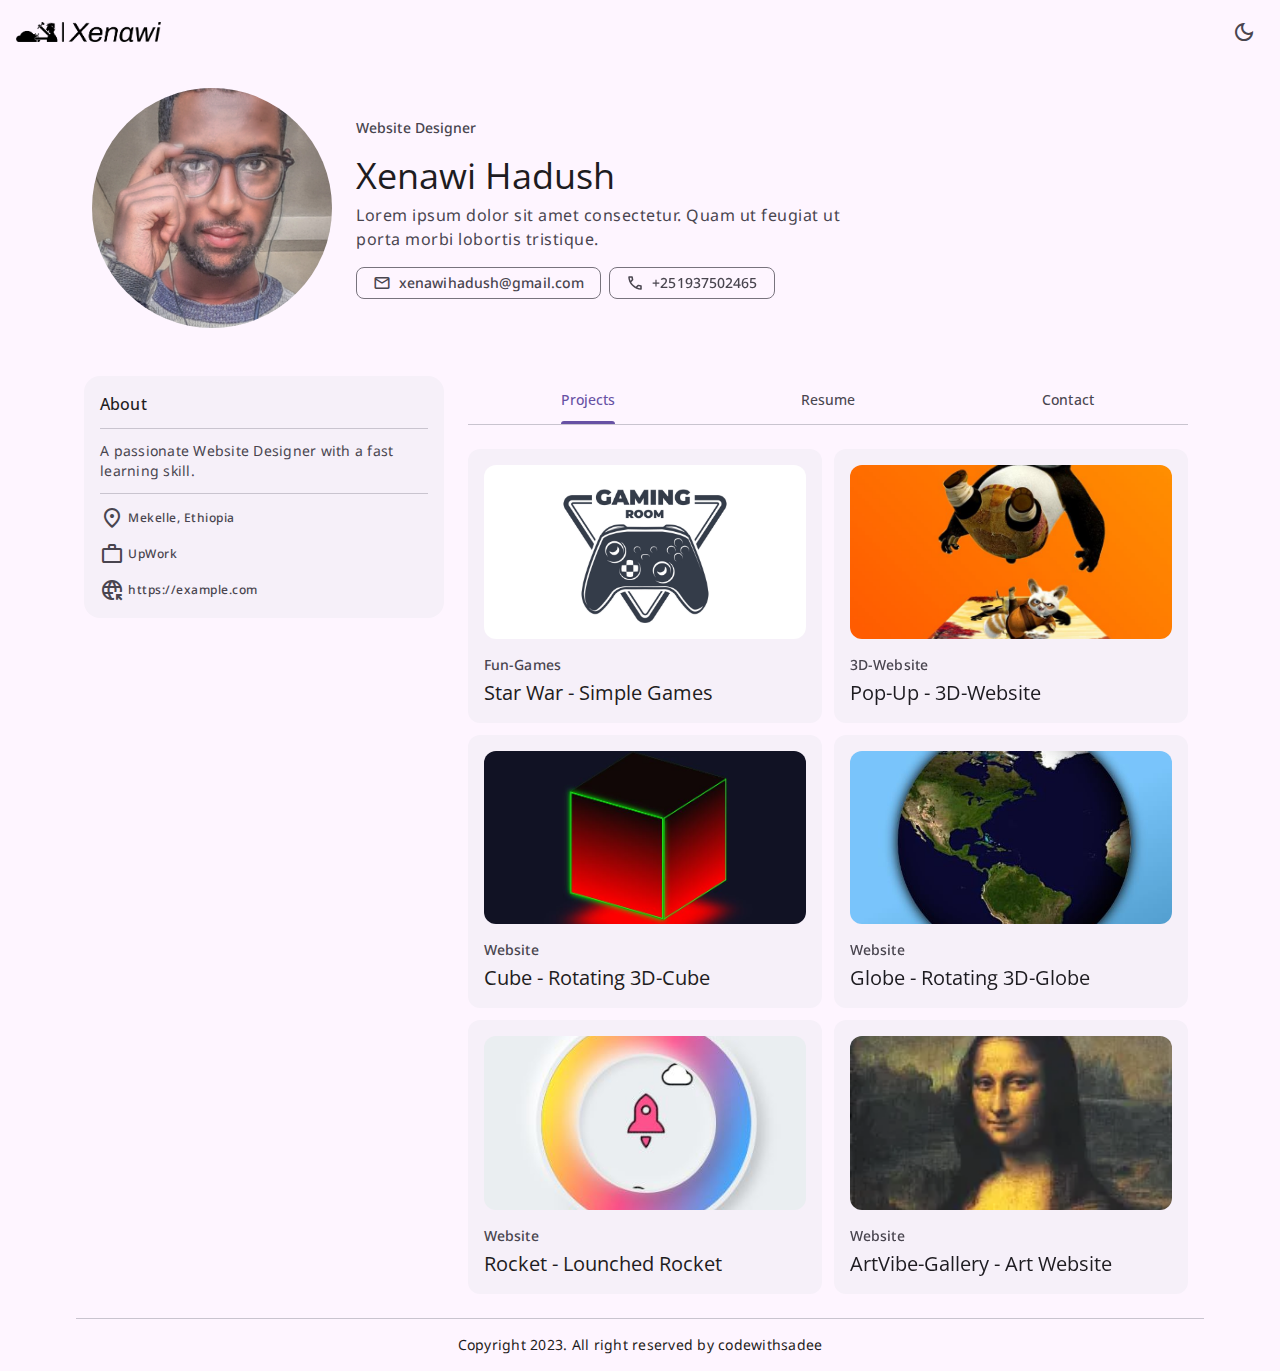
==== index.html @ 680232a2 "Update index.html" ====
<!DOCTYPE html>
<html lang="en" data-theme="dark">
<head>
    <meta charset="UTF-8">
    <meta name="viewport" content="width=device-width, initial-scale=1.0">

    <!-- Meta tags -->

    <title>Portfolio - A Web-Designer & Python-Programmer portfolio</title>
    <meta name="Devfolio - A software engineer portfolio">
    <meta name="description" content="This is a personal portfolio made by Xenawi Hadush">

    <!-- favicon -->

    <link rel="shortcut icon" href="./favicon.svg" type="image/svg+xml">

    <!-- google font link -->

    <link rel="preconnect" href="https://fonts.googleapis.com">
    <link rel="preconnect" href="https://fonts.gstatic.com" crossorigin>
    <link
    href="https://fonts.googleapis.com/css2?family=Noto+Sans:wght@400;500&family=Open+Sans:wght@400;500&display=swap"
    rel="stylesheet">

    <!-- material icon links -->

    <link rel="stylesheet"
    href="https://fonts.googleapis.com/css2?family=Material+Symbols+Outlined:opsz,wght,FILL,GRAD@24,400,0,0" />

    <!-- custom css link -->

    <link rel="stylesheet" href="./css/style.css">

</head>
<body>
    <!-- 
        - #Top Bar
     -->

    <header class="topbar">
        <a href="#" class="logo">
            <img src="assets1/images/Logo_dark1.png" alt="Devfolio" width="145" height="32" class="dark">
            <img src="assets1/images/Logo_light1.png" alt="Devfolio" width="145" height="32" class="light">
        </a>

        <button class="icon-btn theme-btn" data-theme-btn>
            <span class="material-symbols-outlined dark" aria-hidden="true"> dark_mode </span>
            <span class="material-symbols-outlined light" aria-hidden="true"> light_mode </span>
            <div class="state-layer"></div>
        </button>
    </header>

    <main>
        <article>
            <!-- 
                HERO
             -->

            <section class="section hero">
                <div class="container">
                    <figure class="hero-banner img-holder" style="--width: 240; --height: 240;">
                        <img src="./assets1/images/profile.jpg" alt="profile" width="240" height="240" class="img-cover">
                    </figure>

                    <div class="hero-content">
                        <span class="label-large section-subtitle">Website Designer</span>

                        <h1 class="display-small">Xenawi Hadush</h1>

                        <p class="body-large section-text">
                            Lorem ipsum dolor sit amet consectetur. Quam ut feugiat ut porta morbi lobortis tristique.
                        </p>

                        <div class="btn-wrapper">
                            <a href="mailto:xenawihadush@gmail.com" class="chip">
                                <span class="material-symbols-outlined" aria-hidden="true"> mail </span>

                                <span class="label-large">xenawihadush@gmail.com</span>
                                <div class="state-layer"></div>
                            </a>

                            <a href="tel:+251937502465" class="chip">
                                <span class="material-symbols-outlined" aria-hidden="true"> call </span>

                                <span class="label-large">+251937502465</span>
                                <div class="state-layer"></div>
                            </a>
                        </div>

                    </div>

                </div>
            </section>

            <!-- 
                #- MAIN Content
             -->

            <div class="article">

                <div class="about-card">

                    <h2 class="card-title title-medium">About</h2>

                    <p class="body-medium card-text">
                        A passionate Website Designer with a fast learning skill.
                    </p>

                    <ul class="about-list">
                        <li class="list-item">
                            <span class="material-symbols-outlined" aria-hidden="true"> location_on </span>

                            <span class="label-medium">Mekelle, Ethiopia</span>
                        </li>

                        <li class="list-item">
                            <span class="material-symbols-outlined" aria-hidden="true"> work </span>

                            <span class="label-medium">UpWork</span>
                        </li>

                        <li class="list-item">
                            <span class="material-symbols-outlined" aria-hidden="true"> captive_portal </span>

                            <a href="https://example.com" class="label-medium">https://example.com</a>
                        
                        </li>

                    </ul>

                </div>

                <div>

                    <!-- 
                        #Primary tabs
                     -->

                    <div class="primary-tabs">

                        <button class="tab-btn active" data-tab-btn="project">
                            <span class="tab-text title-small">Projects</span>
                            <div class="state-layer"></div>
                        </button>

                        <button class="tab-btn" data-tab-btn="resume">
                            <span class="tab-text title-small">Resume</span>
                            <div class="state-layer"></div>
                        </button>

                        <button class="tab-btn" data-tab-btn="contact">
                            <span class="tab-text title-small">Contact</span>
                            <div class="state-layer"></div>
                        </button>

                    </div>


                    <!-- 
                        Project
                    -->

                    <section class="section tab-content active" data-tab-content="project">

                        <div class="container">

                            <div class="project-list">
                                <div class="card">
                                    <figure class="card-banner img-holder" style="--width:334; --height:180;">
                                        <img src="./assets1/games.jpg" alt="Star War - Simple Games" width="334" height="180" class="img-cover">
                                    </figure>

                                    <div class="card-content">

                                        <span class="label-large card-subtitle">Fun-Games</span>
                                        <h3 class="title-large card-title">Star War - Simple Games</h3>

                                        
                                    </div>
                                    
                                    <a href="#" class="state-layer"></a>

                                    
                                </div>

                                <div class="card">
                                    <figure class="card-banner img-holder" style="--width:334; --height:180;">
                                        <img src="./assets1/assets/3dcss/panda.JPG" alt="Pop-Up - 3D-Website" width="334" height="180" class="img-cover">
                                    </figure>

                                    <div class="card-content">

                                        <span class="label-large card-subtitle">3D-Website</span>
                                        
                                        <h3 class="title-large card-title">Pop-Up - 3D-Website</h3>
                                        
                                    </div>
                                    
                                    <a href="assets1/assets/3dcss/panda3d/index.html" class="state-layer"></a>


                                </div>

                                <div class="card">
                                    <figure class="card-banner img-holder" style="--width:334; --height:180;">
                                        <img src="./assets1/assets/3dcss/cube.JPG" alt="Cube - Rotating 3D-Cube" width="334" height="180" class="img-cover">
                                    </figure>

                                    <div class="card-content">

                                        <span class="label-large card-subtitle">Website</span>
                                        
                                        <h3 class="title-large card-title">Cube - Rotating 3D-Cube</h3>
                                        
                                    </div>
                                    
                                    <a href="assets1/assets/3dcss/rotating cube/cube.html" class="state-layer"></a>


                                </div>

                                <div class="card">
                                    <figure class="card-banner img-holder" style="--width:334; --height:180;">
                                        <img src="./assets1/assets/3dcss/globe.JPG" alt="Globe - Rotating 3D-Globe" width="334" height="180" class="img-cover">
                                    </figure>

                                    <div class="card-content">

                                        <span class="label-large card-subtitle">Website</span>
                                        
                                        <h3 class="title-large card-title">Globe - Rotating 3D-Globe</h3>
                                        
                                    </div>
                                    
                                    <a href="./assets1/assets/3dcss/rotating/index.html" class="state-layer"></a>


                                </div>

                                <div class="card">
                                    <figure class="card-banner img-holder" style="--width:334; --height:180;">
                                        <img src="./assets1/assets/animated/rocet.JPG" alt="Rocket - Lounched Rocket" width="334" height="180" class="img-cover">
                                    </figure>

                                    <div class="card-content">

                                        <span class="label-large card-subtitle">Website</span>
                                        
                                        <h3 class="title-large card-title">Rocket - Lounched Rocket</h3>
                                        
                                    </div>
                                    
                                    <a href="assets1/assets/animated/New folder/index.html" class="state-layer"></a>


                                </div>

                                <div class="card">
                                    <figure class="card-banner img-holder" style="--width:334; --height:180;">
                                        <img src="./assets1/assets/art-gallery/artvibe.webp" alt="ArtVibe-Gallery - Art Website" width="334" height="180" class="img-cover">
                                    </figure>

                                    <div class="card-content">

                                        <span class="label-large card-subtitle">Website</span>
                                        
                                        <h3 class="title-large card-title">ArtVibe-Gallery - Art Website</h3>
                                        
                                    </div>
                                    
                                    <a href="./assets1/assets/art-gallery/index.html" class="state-layer"></a>


                                </div>


                            </div>

                        </div>

                    </section>

                    <!-- 
                        -Resume
                     -->

                    <section class="section tab-content resume-tab" data-tab-content="resume">

                        <div class="container">

                            <h2 class="section-title title-small">Experience</h2>

                            <ul class="list">

                                <li class="resume-item">
                                    <div class="resume-card">

                                        <p class="body-large">Website-Designer, Python-Progammer</p>

                                        <span class="label-medium card-subtitle">2021 - Present</span>

                                        <span class="body-medium card-text">Led the development of a customer management system, resulting in improved efficiency and streamlined processes.</span>

                                    </div>
                                </li>

                            </ul>

                            <h2 class="section-title title-small">Education</h2>

                            <ul class="list">

                                <li class="resume-item">
                                    <div class="resume-card">

                                        <p class="body-large">
                                            Certification in Web Design and Python-programming (Original Certification)
                                        </p>

                                        <span class="label-medium card-subtitle">2019 - 2020</span>

                                    </div>


                                </li>

                            </ul>

                            <h2 class="section-title title-small">Skills and Technologies</h2>

                            <ul class="resume-button-list">

                                <li class="resume-button-item">
                                    <img src="./assets1/images/html5.svg" width="28" height="28" loading="lazy" alt="HTML5" class="icon">
                                    
                                    <span class="label-medium">HTML5</span>
                                </li>

                                <li class="resume-button-item">
                                    <img src="./assets1/images/css3.svg" width="28" height="28" loading="lazy" alt="CSS3" class="icon">
                                    
                                    <span class="label-medium">CSS3</span>
                                </li>
                                
                                <li class="resume-button-item">
                                    <img src="./assets1/images/javascript.svg" width="28" height="28" loading="lazy" alt="JavaScript" class="icon">
                                    
                                    <span class="label-medium">JavaScript</span>
                                </li>

                                <li class="resume-button-item">
                                    <img src="./assets1/images/Python1.svg" width="28" height="28" loading="lazy" alt="React.js" class="icon">
                                    
                                    <span class="label-medium">Python</span>
                                </li>
                                
                                <li class="resume-button-item">
                                    <img src="./assets1/images/sketching.png" width="28" height="28" loading="lazy" alt="Node.js" class="icon">
                                    
                                    <span class="label-medium">Sketching</span>
                                </li>
                                
                                <li class="resume-button-item">
                                    <img src="./assets1/images/github.svg" width="28" height="28" loading="lazy" alt="GitHub" class="icon">
                                    
                                    <span class="label-medium">GitHub</span>
                                </li>
                                
                                <li class="resume-button-item">
                                    <img src="./assets1/images/VS_code.svg" width="28" height="28" loading="lazy" alt="VS Code" class="icon">
                                    
                                    <span class="label-medium">VS Code</span>
                                </li>
                            </ul>


                        </div>

                    </section>



                    <!-- 
                        #Contact
                     -->

                    <section class="section tab-content contact-tab" data-tab-content="contact">
                        <div class="container">

                            <div class="contact-info">

                                <h4 class="section-title title-small">Contact Info</h4>

                                <ul class="contact-info-list">

                                    <li class="contact-info-items">

                                        <div class="icon-box">
                                            <span class="material-symbols-outlined" aria-hidden="true"> mail </span>
                                        </div>
                                        
                                        <div class="info-content">
                                            <p class="label-small info-title">Mail Me</p>

                                            <a href="mailto:xenawihadush@gmail.com" class="label-small info-text">xenawihadush@gmail.com</a>
                                            
                                            <a href="mailto:xenawixh@gmail.com" class="label-small info-text">xenawixh@gmail.com</a>
                                        </div>

                                    </li>
                                    
                                    <li class="contact-info-items">

                                        <div class="icon-box">
                                            <span class="material-symbols-outlined" aria-hidden="true"> call </span>
                                        </div>
                                        
                                        <div class="info-content">
                                            <p class="label-small info-title">Contact Us</p>

                                            <a href="tel:+251937502465" class="label-small info-text">+251937502465</a>
                                            
                                            <a href="tel:+251937502465" class="label-small info-text">+251937502465</a>
                                        </div>

                                    </li>
                                    
                                    <li class="contact-info-items">

                                        <div class="icon-box">
                                            <span class="material-symbols-outlined" aria-hidden="true"> location_on </span>
                                        </div>
                                        
                                        <div class="info-content">
                                            <p class="label-small info-title">Address</p>

                                            <a href="#" class="label-small info-text">Mekelle, Tigray, Ethiopia</a>
                                            
                                        </div>

                                    </li>

                                </ul>

                                <h4 class="title-small">Social Info</h4>

                                <div class="social-list">

                                    <a href="https://www.tweeter.com" class="social-items">
                                        <svg width="24" height="24" viewBox="0 0 24 24" fill="none" xmlns="http://www.w3.org/2000/svg">
                                            <path d="M0.473114 19.5949C2.71038 21.0092 5.30432 21.7567 7.95111 21.7499C11.8611 21.7499 15.4441 20.2479 18.0411 17.5209C20.5261 14.9109 21.8931 11.4039 21.8251 7.84489C22.7671 7.03889 23.8751 5.49989 23.8751 3.99989C23.8752 3.86772 23.8403 3.73787 23.7741 3.6235C23.7078 3.50914 23.6125 3.41431 23.4978 3.34864C23.3831 3.28296 23.253 3.24876 23.1209 3.24951C22.9887 3.25026 22.8591 3.28592 22.7451 3.35289C21.8601 3.87289 21.0531 4.00889 20.2231 3.77589C18.5281 2.12389 16.0051 1.77589 13.8791 2.92189C12.0211 3.92189 10.9881 5.75189 11.0811 7.75189C7.93042 7.36754 5.04621 5.79215 3.02011 3.34889C2.94318 3.2558 2.8449 3.18267 2.73363 3.13571C2.62237 3.08875 2.50141 3.06936 2.38104 3.07917C2.26067 3.08899 2.14445 3.12773 2.04226 3.1921C1.94008 3.25647 1.85495 3.34456 1.79411 3.44889C0.820114 5.11689 0.830114 7.04989 1.67711 8.61089C1.49365 8.6414 1.32712 8.73647 1.20757 8.87894C1.08802 9.02141 1.02331 9.20191 1.02511 9.38789C1.02767 10.147 1.19358 10.8967 1.51159 11.5861C1.8296 12.2754 2.29225 12.8882 2.86811 13.3829C2.7659 13.481 2.69361 13.6061 2.65963 13.7436C2.62564 13.8811 2.63136 14.0255 2.67611 14.1599C2.92094 14.8903 3.31964 15.5596 3.84529 16.1227C4.37094 16.6857 5.0113 17.1295 5.72311 17.4239C4.24373 18.1297 2.59555 18.4049 0.967114 18.2179C0.183114 18.1119 -0.203886 19.1659 0.473114 19.5949ZM8.15611 17.6809C8.71711 17.2499 8.41912 16.3519 7.71511 16.3369C7.11476 16.3242 6.5254 16.1734 5.99268 15.8963C5.45995 15.6192 4.99818 15.2232 4.64311 14.7389C4.989 14.7179 5.33198 14.663 5.66711 14.5749C6.42811 14.3689 6.39211 13.2709 5.61911 13.1159C4.94279 12.9805 4.31525 12.6659 3.80211 12.205C3.28896 11.7441 2.90906 11.1539 2.70211 10.4959C3.07911 10.5889 3.46311 10.6409 3.84611 10.6479C4.60511 10.6519 4.89211 9.67889 4.27311 9.27189C2.87811 8.35289 2.28311 6.72989 2.67711 5.20389C5.13146 7.68603 8.42756 9.15727 11.9141 9.32689C12.0298 9.33266 12.1453 9.3115 12.2515 9.26508C12.3577 9.21866 12.4516 9.14824 12.5259 9.05937C12.6003 8.97049 12.653 8.86558 12.6799 8.75288C12.7068 8.64018 12.7072 8.52277 12.6811 8.40989C12.2061 6.35089 13.3561 4.90789 14.5911 4.24289C15.8131 3.58289 17.7751 3.37689 19.2791 4.95489C19.7261 5.42589 21.2341 5.44389 22.0011 5.26489C21.6571 5.91289 21.1281 6.52789 20.6331 6.87389C20.5293 6.9466 20.4455 7.04444 20.3897 7.15829C20.3339 7.27213 20.3079 7.39826 20.3141 7.52489C20.4751 10.8099 19.2511 14.0759 16.9561 16.4849C14.6441 18.9119 11.4471 20.2489 7.95211 20.2489C6.56211 20.2489 5.19911 20.0229 3.91111 19.5869C5.45111 19.2889 6.91411 18.6369 8.15611 17.6809Z" style="fill: var(--on-surface-variant)"/>
                                            </svg>
                                    </a>

                                    <a href="https://www.github.com" class="social-items">
                                        <svg width="24" height="24" viewBox="0 0 24 24" fill="none" xmlns="http://www.w3.org/2000/svg">
                                            <g clip-path="url(#clip0_66_1649)">
                                            <path d="M0.184072 10.462C-0.594929 15.368 1.58507 21.285 8.30707 23.468C8.42707 23.49 8.53807 23.5 8.64207 23.5C9.42407 23.5 9.96207 22.918 9.96207 22.2C9.86507 21.677 10.3451 19.558 9.04207 19.843C6.52307 20.379 6.22107 18.972 5.83707 18.236C6.92307 19.63 8.55507 19.595 9.78607 19.055C10.4691 18.755 10.1121 17.991 10.4361 17.712C10.5468 17.6167 10.6273 17.4911 10.6677 17.3507C10.7081 17.2103 10.7065 17.0611 10.6633 16.9216C10.6201 16.782 10.537 16.6581 10.4244 16.5651C10.3117 16.4721 10.1743 16.414 10.0291 16.398C7.71507 16.143 5.57207 15.397 5.57207 11.696C5.57207 9.52797 7.07707 9.33397 6.66207 8.42697C6.64707 8.39397 6.32907 7.67297 6.61707 6.57797C8.03607 6.83997 8.68907 7.85797 9.37007 7.67497C11.0571 7.21497 12.9141 7.21497 14.6001 7.67497C15.3041 7.86397 15.8071 6.87397 17.3381 6.57197C17.7791 8.22597 16.8651 8.62997 17.4411 9.24897C18.0731 9.92897 18.3941 10.752 18.3941 11.696C18.3941 17.26 13.6771 15.653 13.2931 16.916C13.2501 17.0565 13.2495 17.2065 13.2913 17.3474C13.3331 17.4882 13.4155 17.6136 13.5281 17.708C14.1381 18.221 14.0581 19.538 13.9931 20.597C13.9261 21.695 13.8681 22.642 14.4751 23.176C14.6891 23.366 15.0701 23.569 15.7591 23.429C22.3931 21.298 24.5891 15.407 23.8221 10.512C21.7261 -2.85603 2.29607 -2.84003 0.184072 10.462ZM8.45407 21.44L8.45807 21.945C7.95288 21.7709 7.46008 21.5628 6.98307 21.322C7.40807 21.431 7.89607 21.478 8.45407 21.44ZM8.82407 17.74L8.80907 17.82C7.95607 18.072 7.30007 17.821 6.85207 17.068L6.85107 17.066C7.53107 17.43 8.23207 17.626 8.82407 17.74ZM12.0001 1.99997C23.8331 1.99997 26.5021 18.267 15.4691 21.941C15.4311 21.644 15.4661 21.084 15.4901 20.689C15.5481 19.738 15.6161 18.63 15.2771 17.704C20.3651 16.645 20.7901 11.058 18.8311 8.56897C19.0741 7.61697 18.9761 5.37997 18.1021 5.10597C17.8961 5.04097 16.7971 4.80197 14.6651 6.14297C12.9023 5.72648 11.0668 5.72648 9.30407 6.14297C8.24007 5.47597 5.84207 4.39097 5.38207 5.54297C4.84807 6.88497 4.97507 7.96997 5.13407 8.57297C3.39507 10.777 3.91607 14.467 5.66807 16.199C4.67507 15.724 3.30707 15.562 3.01207 16.513C2.68907 17.55 3.92407 17.424 4.69107 19.317C4.76407 19.553 4.89907 19.83 5.10607 20.105C-1.70493 14.54 1.58107 1.99997 12.0001 1.99997Z" style="fill: var(--on-surface-variant)"/>
                                            </g>
                                            <defs>
                                            <clipPath id="clip0_66_1649">
                                            <rect width="24" height="24" fill="white"/>
                                            </clipPath>
                                            </defs>
                                            </svg>                                            
                                    </a>

                                    <a href="https://www.instagram.com" class="social-items">
                                        <svg width="24" height="24" viewBox="0 0 24 24" fill="none" xmlns="http://www.w3.org/2000/svg">
                                            <g clip-path="url(#clip0_66_1657)">
                                              <mask id="mask0_66_1657" style="mask-type:luminance" maskUnits="userSpaceOnUse" x="0" y="0"
                                                width="24" height="24">
                                                <path d="M0 7.05719e-05H23.9999V24H0V7.05719e-05Z" fill="white" />
                                              </mask>
                                              <g mask="url(#mask0_66_1657)">
                                                <path
                                                  d="M23.062 12C23.0596 12.9866 23.0485 13.9731 23.035 14.9596C23.0187 16.1498 23.0003 17.3405 22.7018 18.5103C22.3888 19.7371 21.7715 20.795 20.811 21.5783C19.7989 22.4036 18.5755 22.8375 17.2552 22.9178C15.5039 23.0243 13.7519 23.0664 12 23.0622C10.248 23.0664 8.496 23.0243 6.7448 22.9178C5.42443 22.8375 4.20109 22.4036 3.18897 21.5783C2.2285 20.795 1.61116 19.7371 1.29813 18.5103C0.999629 17.3405 0.981255 16.1498 0.964989 14.9596C0.951489 13.9731 0.940285 12.9866 0.937988 12C0.940285 11.0135 0.951489 10.0269 0.964989 9.04045C0.981255 7.85025 0.999629 6.65954 1.29813 5.48973C1.61116 4.26301 2.2285 3.20505 3.18897 2.42182C4.20109 1.59644 5.42443 1.16262 6.7448 1.08232C8.496 0.97582 10.248 0.933726 12 0.937851C13.7519 0.933726 15.5039 0.97582 17.2552 1.08232C18.5755 1.16262 19.7989 1.59644 20.811 2.42182C21.7715 3.20505 22.3888 4.26301 22.7018 5.48973C23.0003 6.65954 23.0187 7.85025 23.035 9.04045C23.0485 10.0269 23.0596 11.0135 23.062 12Z"
                                                  style="stroke: var(--on-surface-variant)" stroke-width="1.5" stroke-miterlimit="10" />
                                                <path
                                                  d="M16.875 12C16.875 14.7183 14.6714 16.9219 11.9531 16.9219C9.23484 16.9219 7.03125 14.7183 7.03125 12C7.03125 9.28174 9.23484 7.07815 11.9531 7.07815C14.6714 7.07815 16.875 9.28174 16.875 12Z"
                                                  style="stroke: var(--on-surface-variant)" stroke-width="1.5" stroke-miterlimit="10" />
                                                <path
                                                  d="M19.875 5.67188C19.875 6.4485 19.2454 7.07812 18.4687 7.07812C17.6921 7.07812 17.0625 6.4485 17.0625 5.67188C17.0625 4.89526 17.6921 4.26563 18.4687 4.26563C19.2454 4.26563 19.875 4.89526 19.875 5.67188Z"
                                                  style="fill: var(--on-surface-variant)" />
                                              </g>
                                            </g>
                                            <defs>
                                              <clipPath id="clip0_66_1657">
                                                <rect width="24" height="24" fill="white" />
                                              </clipPath>
                                            </defs>
                                          </svg>
                                    </a>

                                </div>

                            </div>

                            <div class="contact-form">

                                <h3 class="litle-large">Let’s Work Together.</h3>

                                <!-- <form action="" method="post" class="input-wrapper">
                                    
                                    <input type="text" name="name" placeholder="Name*" required class="input-field">
                                    
                                    <input type="email" name="email" placeholder="Email*" required class="input-field">
                                    
                                    <input type="text" name="subject" placeholder="Subject" class="input-field">
    
                                    <textarea name="massage" placeholder="Message*" required class="textarea"></textarea>
    
                                    <button class="btn" type="submit">
                                        <span class="label-large">Send Message</span>
                                        <div class="state-layer"></div>
                                    </button>

                                </form> -->

                                <div id="ff-compose"></div>
                                <script async defer src="https://formfacade.com/include/101633090562135858422/form/1FAIpQLScQWZ_fIScBUIRqDBSd4TdZukYnyspaXlo7KqEJaRzm5zXJbQ/classic.js?div=ff-compose"></script>



                            </div>

                        </div>
                    </section>

                </div>

            </div>



        </article>
    </main>

    <!-- 
        # Footer
     -->

    <footer class="footer">
        <div class="container">

            <p class="body-medium">
                Copyright 2023. All right reserved by codewithsadee
            </p>

        </div>
    </footer>


    <!-- custom js link -->
    <script src="./js/script.js"></script>
</body>
</html>
---- css/style.css ----
/*-----------------------------------*\
  #style.css
\*-----------------------------------*/

/**
 * copyright 2023 codewithsadee
 */





/*-----------------------------------*\
  #CUSTOM PROPERTY
\*-----------------------------------*/
:root{
  /* *colors* */

  /* light theme */
  --background-light: hsl(293, 100%, 98%);
  --on-background-light: hsl(264, 8%, 12%);
  --surface-light: hsl(293, 100%, 98%);
  --on-surface-light: hsl(264, 8%, 12%);
  --on-surface-variant-light: hsl(264, 7%, 29%);
  --surface-container-low-light: hsl(278, 44%, 96%);
  --surface-container-light: hsl(276, 38%, 95%);
  --surface-bright-light: hsl(293, 100%, 98%);
  --primary-light: rgb(103, 81, 164);
  --on-primary-light: rgb(255, 255, 255);
  --outline-light: hsl(270, 4%, 47%);
  --outline-variant-light: hsl(270, 11%, 79%);

  /* dark theme */

  --background-dark: rgb(19, 18, 23);
  --on-background-dark: hsl(280, 17%, 90%);
  --surface-dark: hsl(260, 14%, 8%);
  --on-surface-dark: rgb(231, 225, 234);
  --on-surface-variant-dark: hsl(270, 11%, 79%);
  --surface-container-low-dark: hsl(264, 8%, 12%);
  --surface-container-dark: hsl(257, 10%, 14%);
  --surface-bright-dark: hsl(270, 5%, 23%);
  --primary-dark: rgb(209, 189, 255);
  --on-primary-dark: hsl(259, 58%, 28%);
  --outline-dark: hsl(264, 5%, 58%);
  --outline-variant-dark: hsl(264, 7%, 29%);

  /**
  * Typography
  */

  /* font family */
  --font-primary: 'Open Sans', sans-serif;
  --font-secondary: 'Noto Sans', sans-serif;
  
  /* font size */
  --base-font-size: 62.5%;
  --display-large: 5.7rem;
  --display-medium: 4.5rem;
  --display-small: 3.6rem;
  --headline-large: 3.2rem;
  --headline-medium: 2.8rem;
  --headline-small: 2.4rem;
  --title-large: 2rem;
  --title-medium: 1.6rem;
  --title-small: 1.4rem;
  --label-large: 1.4rem;
  --label-medium: 1.2rem;
  --label-small: 1.1rem;
  --body-large: 1.6rem;
  --body-medium: 1.4rem;
  --body-small: 1.2rem;

  /* font weight */
  --weight-regular: 400;
  --weight-medium: 500;

  /**
  Border radius
  */
  --shape-corner-extra-small: 4px;
  --shape-corner-small: 8px;
  --shape-corner-medium: 12px;
  --shape-corner-large: 16px;
  --shape-corner-full: 500px;
  --shape-corner-circle: 50%;

  /**
  Box shadow
  */
  --elevation-1: 0px 1px 3px 1px #00000026, 0px 1px 2px 0px #0000004d;

  /**
  Others
  */
  --section-padding: 24px;
  --top-bar-height: 64px;
}

[data-theme = "light"]{
  color-scheme: light;
  
  --background: var(--background-light);
  --on-background: var(--on-background-light);
  --surface: var(--surface-light);
  --on-surface: var(--on-surface-light);
  --on-surface-variant: var(--on-surface-variant-light);
  --surface-container-low: var(--surface-container-low-light);
  --surface-container: var(--surface-container-light);
  --surface-bright: var(--surface-bright-light);
  --primary: var(--primary-light);
  --on-primary: var(--on-primary-light);
  --outline: var(--outline-light);
  --outline-variant: var(--outline-variant-light);
}

[data-theme = "dark"]{
  color-scheme: dark;
  
  --background: var(--background-dark);
  --on-background: var(--on-background-dark);
  --surface: var(--surface-dark);
  --on-surface: var(--on-surface-dark);
  --on-surface-variant: var(--on-surface-variant-dark);
  --surface-container-low: var(--surface-container-low-dark);
  --surface-container: var(--surface-container-dark);
  --surface-bright: var(--surface-bright-dark);
  --primary: var(--primary-dark);
  --on-primary: var(--on-primary-dark);
  --outline: var(--outline-dark);
  --outline-variant: var(--outline-variant-dark);
}

@media (prefers-reduced-motion: no-preference){

  :root{

    /**
    * TRASITION
    */
    
    /* duration */
    --motion-duration-short-1: 100ms;
  
    /* easing */
    --motion-easing-linear: cubic-bezier(0, 0, 1, 1);

  }

}

/*-----------------------------------*\
  #RESET
\*-----------------------------------*/

*,
*::before,
*::after{
  margin: 0;
  padding: 0;
  box-sizing: border-box;
}

li{
  list-style: none;
}

a,
img,
span,
input,
button,
textarea{
  display: block;
}

a{
  color: inherit;
  text-decoration: none;
}

img{
  height: auto;
}

input,
button,
textarea{
  background: none;
  border: none;
  font: inherit;
}

input,
textarea{
  width: 100%;
}

button{
  cursor: pointer;
}

textarea{
  resize: none;
}

html{
  font-family: var(--font-secondary);
  font-size: var(--base-font-size);
  scroll-behavior: smooth;
}

body{
  background-color: var(--background);
  color: var(--on-background);
  font-size: var(--body-large);
}


/*-----------------------------------*\
  #TYPOGRAPHY
\*-----------------------------------*/

.display-large{
  font-family: var(--font-primary);
  font-size: var(--display-large);
  font-weight: var(--weight-regular);
  line-height: 64px;
  letter-spacing: -0.25px;
}

.display-medium{
  font-family: var(--font-primary);
  font-size: var(--display-medium);
  font-weight: var(--weight-regular);
  line-height: 54px;
}

.display-small{
  font-family: var(--font-primary);
  font-size: var(--display-small);
  font-weight: var(--weight-regular);
  line-height: 44px;
}


.headline-large{
  font-family: var(--font-primary);
  font-size: var(--headline-large);
  font-weight: var(--weight-regular);
  line-height: 40px;
  letter-spacing: -0.25px;
}

.headline-medium{
  font-family: var(--font-primary);
  font-size: var(--headline-medium);
  font-weight: var(--weight-regular);
  line-height: 36px;
}

.headline-small{
  font-family: var(--font-primary);
  font-size: var(--headline-small);
  font-weight: var(--weight-regular);
  line-height: 32px;
}


.title-large{
  font-family: var(--font-primary);
  font-size: var(--title-large);
  font-weight: var(--weight-regular);
  line-height: 28px;
}

.title-medium{
  font-family: var(--font-primary);
  font-size: var(--title-medium);
  font-weight: var(--weight-medium);
  line-height: 24px;
  letter-spacing: 0.15px;
}

.title-small{
  font-family: var(--font-primary);
  font-size: var(--title-small);
  font-weight: var(--weight-medium);
  line-height: 20px;
  letter-spacing: 0.1px;
}


.body-large{
  font-size: var(--body-large);
  font-weight: var(--weight-regular);
  line-height: 24px;
  letter-spacing: 0.5px;
}

.body-medium{
  font-size: var(--body-medium);
  font-weight: var(--weight-regular);
  line-height: 20px;
  letter-spacing: 0.25px;
}

.body-small{
  font-size: var(--body-small);
  font-weight: var(--weight-regular);
  line-height: 16px;
  letter-spacing: 0.4px;
}


.label-large{
  font-size: var(--label-large);
  font-weight: var(--weight-medium);
  line-height: 20px;
  letter-spacing: 0.1px;
}

.label-medium{
  font-size: var(--label-medium);
  font-weight: var(--weight-medium);
  line-height: 16px;
  letter-spacing: 0.5px;
}

.label-small{
  font-size: var(--label-small);
  font-weight: var(--weight-medium);
  line-height: 12px;
  letter-spacing: 0.px;
}

/*-----------------------------------*\
  #REUSED STYLE
\*-----------------------------------*/

.material-symbols-outlined{
  width: 1em;
  height: 1em;
  display: block;
  font-variation-settings:
   'FILL' 0,
   'wght' 400,
   'GRAD' 0,
   'opsz' 24;
}

:has(> .state-layer){
  position: relative;
  overflow: hidden;
  z-index: 1;
}

.state-layer{
  position: absolute;
  inset: 0;
  background-color: var(--state-layer-bg);
  transition: var(--motion-duration-short-1) var(--motion-easing-linear);
  opacity: 0;
}

:has(> .state-layer):hover .state-layer{
  opacity: 0.08;
}

:has(> .state-layer):is(:focus, :focus-visible, :active) .state-layer{
  opacity: 0.12;
}

.section{
  padding-block: var(--section-padding);
}

.container{
  padding-inline: 16px;
}

.img-holder{
  aspect-ratio: var(--width) / var(--height);
  background: transparent;
  overflow: hidden;
}

.img-cover{
  width: 100%;
  height: 100%;
  object-fit: cover;
}

.tab-content:not(.active){
  display: none;
}

.section-subtitle{
  margin-block-end: 16px;
}


/*-----------------------------------*\
  #COMPONENT
\*-----------------------------------*/

/**
 * BUTTON
 */

.icon-btn{
width: 40px;
height: 40px;
display: grid;
place-items: center;
}

.btn{
  height: 40px;
  display: grid;
  place-items: center;
  padding-inline: 24px;
  border-radius: var(--shape-corner-full);
  background-color: var(--primary);
  color: var(--on-primary);
  font-weight: var(--weight-medium);
  overflow: hidden;
  --state-layer-bg: var(var(--on-primary));
}

.btn:hover:not(:focus){
  box-shadow: var(--elevation-1);
}

/**
 * TAB
 */

.primary-tabs{
  background: var(--background);
  margin-block-start: 24px;
  margin-inline: 16px;
  display: grid;
  grid-template-columns: repeat(3, 1fr);
  justify-content: center;
  border-block-end: 1px solid var(--outline-variant);
}

.tab-btn{
  height: 48px;
  width: 100%;
  display: grid;
  place-content: center;
  background-color: var(--surface);
  color: var(--on-surface-variant);
  --state-layer-bg: var(--on-surface-variant);
}

.tab-btn.active{
  color: var(--primary);
  --state-layer-bg: var(--on-surface-variant);
}

.tab-text{
  position: relative;
  height: 48px;
  line-height: 48px;
}

.tab-text::after{
  content: "";
  position: absolute;
  bottom: 0;
  left: 0;
  width: 100%;
  height: 3px;
  border-radius: 3px 3px 0 0;
  background-color: var(--primary);
  opacity: 0;
}

.tab-btn.active .tab-text::after{
  opacity: 1;
}





/**
 * CHIP
 */

.chip{
  height: 32px;
  max-width: max-content;
  display: flex;
  justify-content: center;
  align-items: center;
  gap: 8px;
  padding-inline: 16px;
  border: 1px solid var(--outline);
  border-radius: var(--shape-corner-small);
  background-color: var(--surface);
  color: var(--on-surface-variant);
  --state-layer-bg: var(--on-surface-variant);
}

.chip .material-symbols-outlined{
  font-size: 1.8rem;
}

/**
 * CARD
 */

.card{
  background-color: var(--surface-container-low);
  border-radius: var(--shape-corner-medium);
  padding: 16px;
  display: grid;
  gap: 16px;
  --state-layer-bg: var(--on-surface);
}

.card-banner{
  border-radius: var(--shape-corner-medium);
}

.card-content{
  display: grid;
  gap: 4px;
}

.card-subtitle{
  color: var(--on-surface-variant);
}

.card-title{
  color: var(--on-surface);
}



/**
 * INPUT FIELD
 */

.input-field,
.textarea{
  color: var(--on-surface);
  padding: 13px 16px;
  box-shadow: inset 0 0 0 1px var(--outline);
  border-radius: var(--shape-corner-extra-small);
  outline: none;
  transition: box-shadow var(--motion-duration-short-1) var(--motion-easing-linear);
}

.textarea{
  height: 120px;
  padding: 16px;
}

:where(.input-field, .textarea)::placeholder{
  color: var(--on-surface-variant);
}

:where(.input-field, .textarea):focus{
  box-shadow: inset 0 0 0 2px var(--primary);
}






/*-----------------------------------*\
  #TOP BAR
\*-----------------------------------*/

.topbar{
  background-color: var(--background);
  position: fixed;
  top: 0;
  left: 0;
  width: 100%;
  height: var(--top-bar-height);
  display: flex;
  justify-content: space-between;
  align-items: center;
  padding-inline: 16px;
  z-index: 4;
}

[data-theme="dark"] .logo .light,
[data-theme="light"] .logo .dark{
  display: none;
}

[data-theme="dark"] .logo .dark,
[data-theme="light"] .logo .light{
  display: block;
}

.theme-btn{
  color: var(--on-surface-variant);
  --state-layer-bg: var(--on-surface-variant);
  border-radius: var(--shape-corner-circle);
  overflow: hidden;
}

[data-theme="dark"] .theme-btn .dark,
[data-theme="light"] .theme-btn .light{
  display: none;
}





/*-----------------------------------*\
  #HERO
\*-----------------------------------*/

.hero{
  padding-block-start: calc(var(--top-bar-height) + 24px);
}

.hero .container{
  display: grid;
  align-items: center;
  gap: 24px;
}

.hero-banner{
  width: 240px;
  border-radius: var(--shape-corner-circle);
}

.hero-content{
  max-width: 500px;
}

.hero .section-subtitle{
  color: var(--on-surface-variant);
}

.hero .section-text{
  margin-block: 5px 16px;
  color: var(--on-surface-variant);
}

.hero .btn-wrapper{
  display: flex;
  flex-wrap: wrap;
  gap: 8px;
}




/*-----------------------------------*\
  #ABOUT CARD
\*-----------------------------------*/

.about-card{
  background-color: var(--surface-container-low);
  color: var(--on-surface-variant);
  margin-inline: 16px;
  padding: 16px;
  margin-block-start: 24px;
  border-radius: var(--shape-corner-large);
}

.about-card .card-title{
  color: var(--on-surface);
}

.about-card .card-text{
  margin-block: 12px;
  padding-block: 12px;
  border-block: 1px solid var(--outline-variant);
}

.about-list{
  display: grid;
  gap: 12px;
}

.list-item{
  display: flex;
  align-items: center;
  gap: 4px;
}





/*-----------------------------------*\
  #PROJECT
\*-----------------------------------*/

.project-list{
  display: grid;
  grid-template-columns: repeat(auto-fit, minmax(260px, 1fr));
  gap: 12px;
}





/*-----------------------------------*\
  #RESUME
\*-----------------------------------*/

.resume-tab .list{
  display: grid;
  grid-template-columns: repeat(auto-fit, minmax(300px, 1fr));
  gap: 24px;
  margin-block-end: 28px;
}

.resume-card{
  display: grid;
  gap: 4px;
}

.resume-card .card-subtitle{
  color: var(--primary);
}

.resume-card .card-text{
  color: var(--on-surface-variant);
}

.resume-button-list{
  display: grid;
  grid-template-columns: repeat(auto-fit, minmax(150px, 1fr));
  gap: 12px;
}

.resume-button-item{
  background-color: var(--surface-container);
  display: flex;
  align-items: center;
  gap: 8px;
  padding: 12px;
  border-radius: var(--shape-corner-small);
}

.resume-button-item .icon{
  height: 28px;
}





/*-----------------------------------*\
  #CONTACT
\*-----------------------------------*/

.contact-tab{
  padding-block-end: 0;
}

.contact-tab .container{
  padding-block-end: 24px;
}

.contact-info,
.contact-info-list{
  display: grid;
  gap: 12px;
}

.contact-info{
  margin-block-end: 24px;
}

.contact-info-list{
  padding-block-end: 12px;
  border-block-end: 1px solid var(--outline-variant);
}

.contact-info-items{
  display: flex;
  align-items: center;
  gap: 12px;
}

.contact-info .icon-box{
  width: 48px;
  height: 48px;
  flex-shrink: 0;
  display: grid;
  place-items: center;
  color: var(--on-surface-variant);
}

.info-content{
  display: grid;
  gap: 4px;
}

.info-title{
  color: var(--on-surface-variant);
  opacity: 0.6;
}

.info-text{
  color: var(--on-surface-variant);
}

.social-list{
  display: flex;
  gap: 12px;
}

.social-items{
  padding: 12px;
}

.input-wrapper{
  margin-block-start: 16px;
  display: grid;
  gap: 10px;
}

.contact-form{
  background-color: var(--surface-container);
  padding: 16px;
  margin-block-end: 16px;
  border-radius: var(--shape-corner-medium);
}




/*-----------------------------------*\
  #FOOTER
\*-----------------------------------*/

.footer .container{
  text-align: center;
  padding: 16px;
  border-block-start: 1px solid var(--outline-variant);
}


/*-----------------------------------*\
  #MEDIA QUERIES
\*-----------------------------------*/

/**
 * responsive for larger than 768px screen
 */
 
 @media (min-width: 768px) {
   
   
    /*
    * Reused style 
    */
  
  .article{
    position: relative;
    display: grid;
    grid-template-columns: 0.5fr 1fr;
    align-items: flex-start;
  }

  .about-card,
  .primary-tabs{
    position: sticky;
    top: 64px;
  }

  .primary-tabs{
    z-index: 2;
  }

  /*
  * Hero 
   */

  .hero .container{
    grid-template-columns: 0.2fr 1fr;
  }
}

/**
 * responsive for larger than 1200px screen
 */
 
@media (min-width: 1200px){

  /*
  * Reused Style 
   */

  .container,
  .article{
    max-width: 1128px;
    margin-inline: auto;
  }

  /*
  * About Card 
   */

  .about-card{
    margin-inline: 8px;
  }

  /*
  * Contact 
   */

  .contact-tab .container{
    display: grid;
    align-items: flex-start;
    grid-template-columns: 0.6fr 1fr;
    gap: 24px;
  }

}
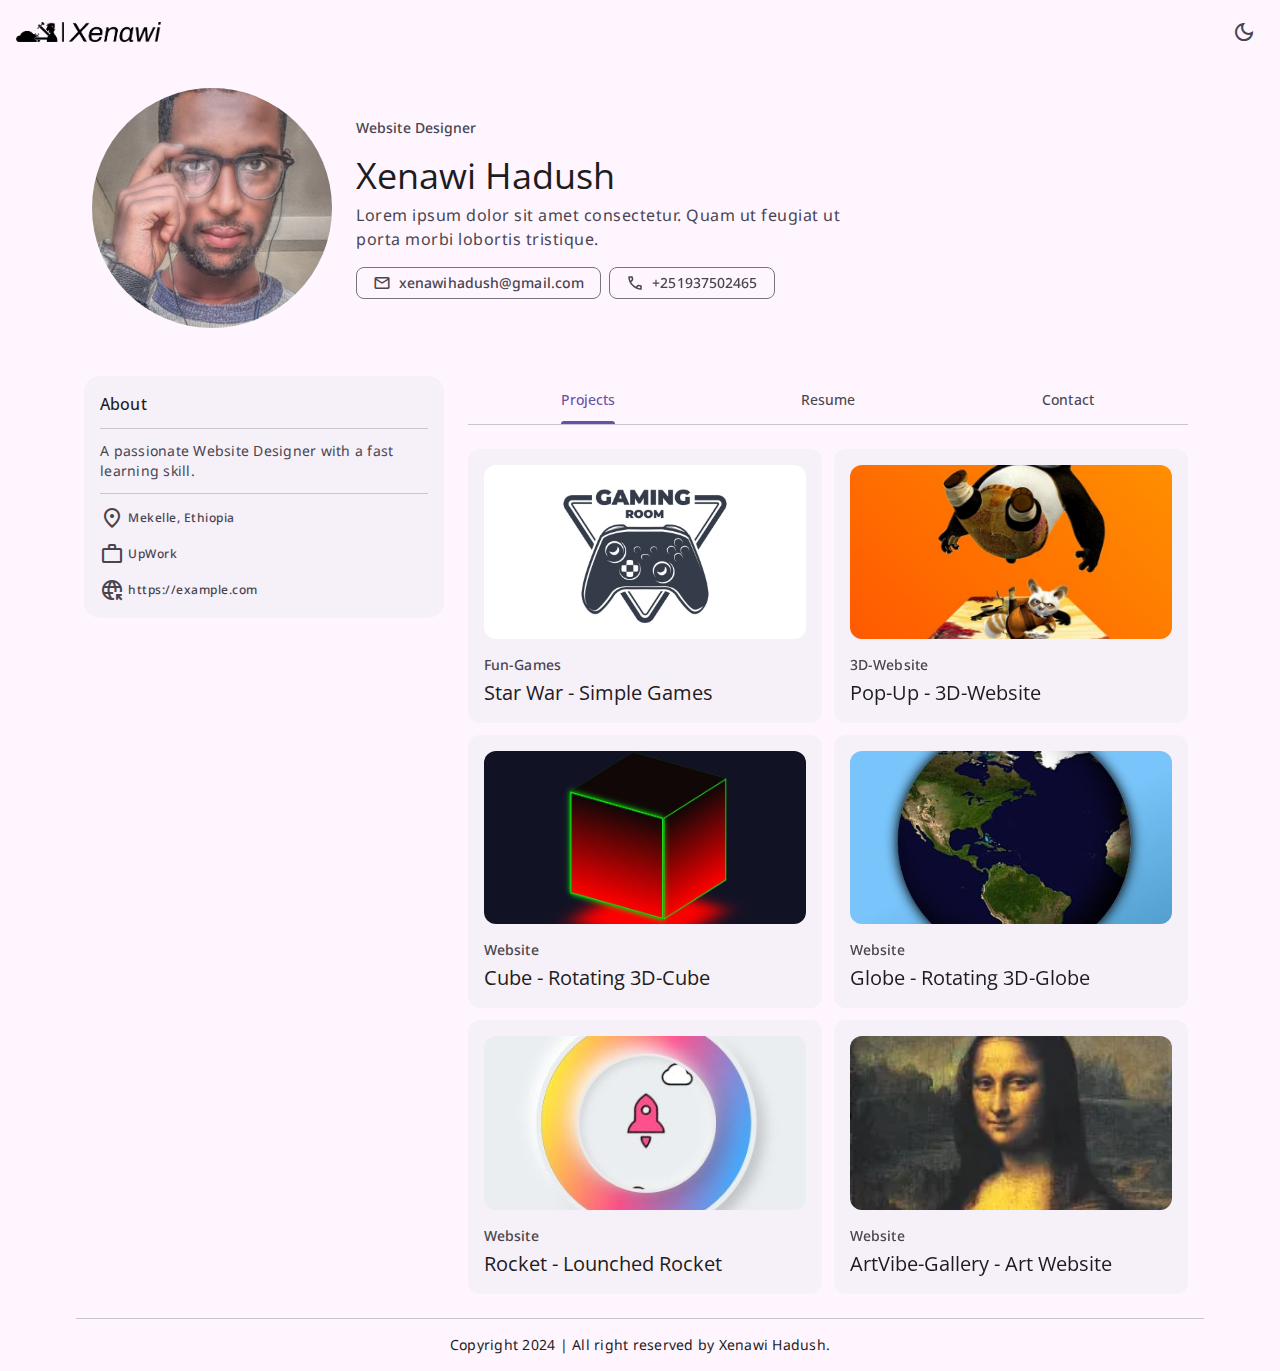
==== commit d076e5e6: "Update index.html" ====
--- a/index.html
+++ b/index.html
@@ -544,7 +544,7 @@
         <div class="container">
 
             <p class="body-medium">
-                Copyright 2023. All right reserved by codewithsadee
+                Copyright 2024 | All right reserved by Xenawi Hadush.
             </p>
 
         </div>
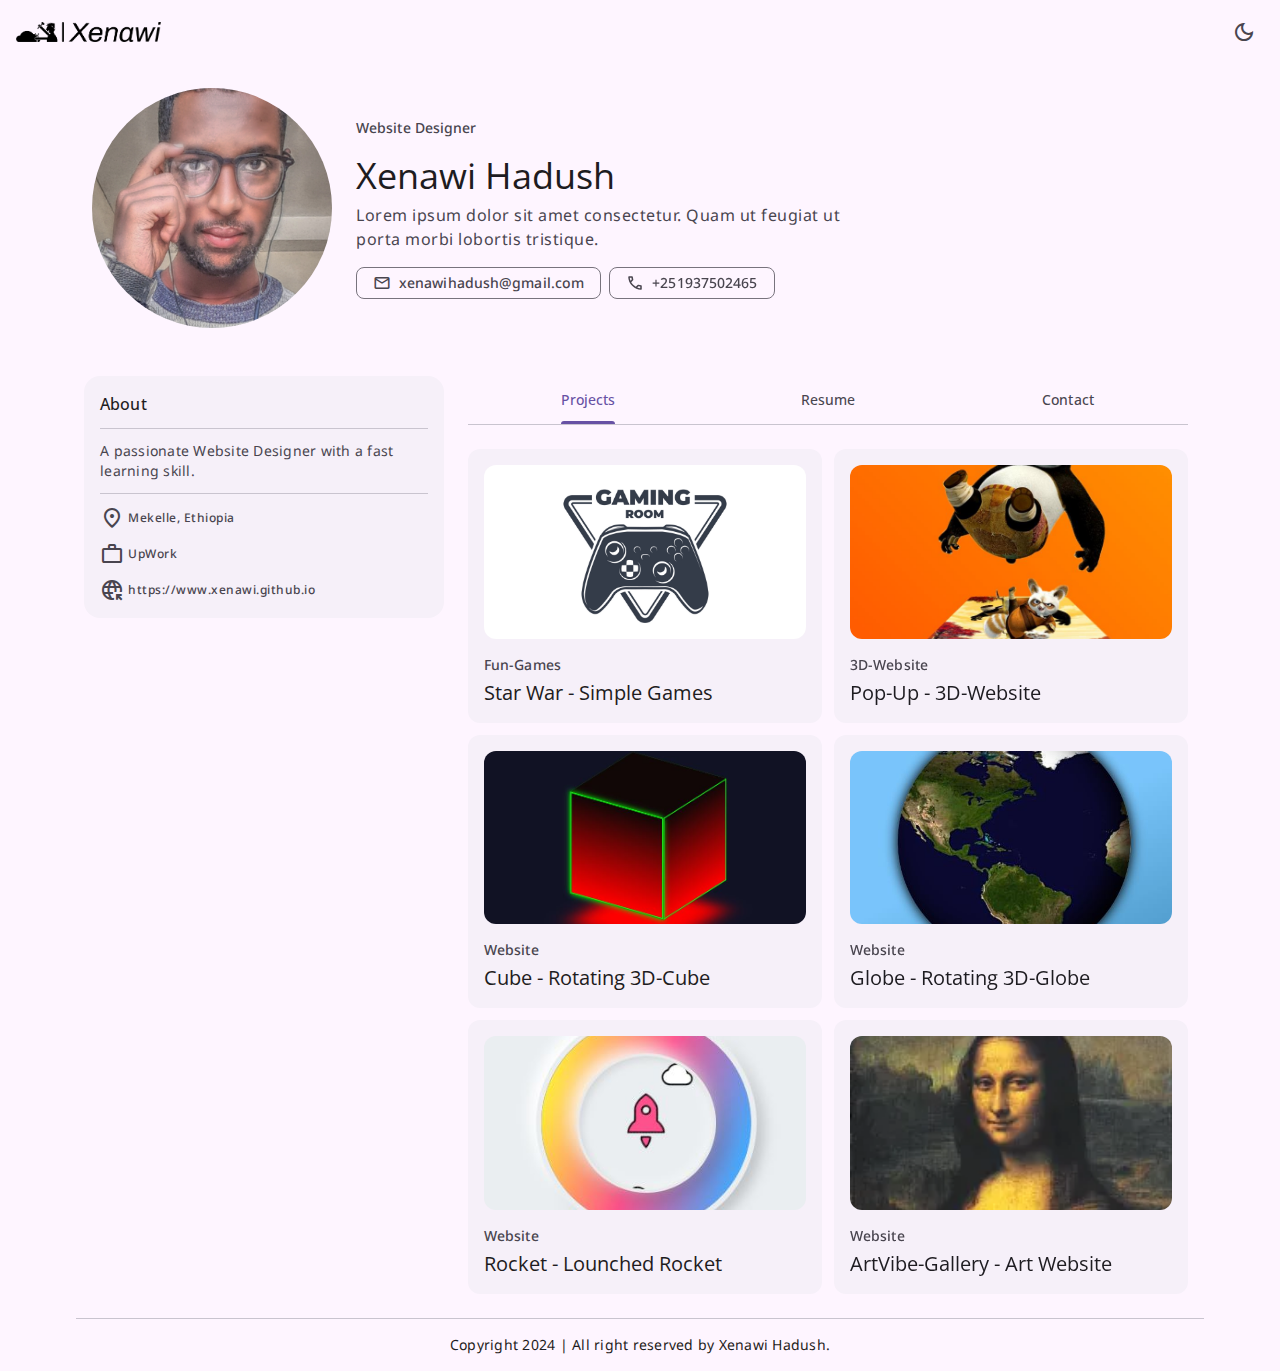
==== commit 37b83ece: "Update index.html" ====
--- a/index.html
+++ b/index.html
@@ -122,7 +122,7 @@
                         <li class="list-item">
                             <span class="material-symbols-outlined" aria-hidden="true"> captive_portal </span>
 
-                            <a href="https://example.com" class="label-medium">https://example.com</a>
+                            <a href="https://example.com" class="label-medium">https://www.xenawi.github.io</a>
                         
                         </li>
 
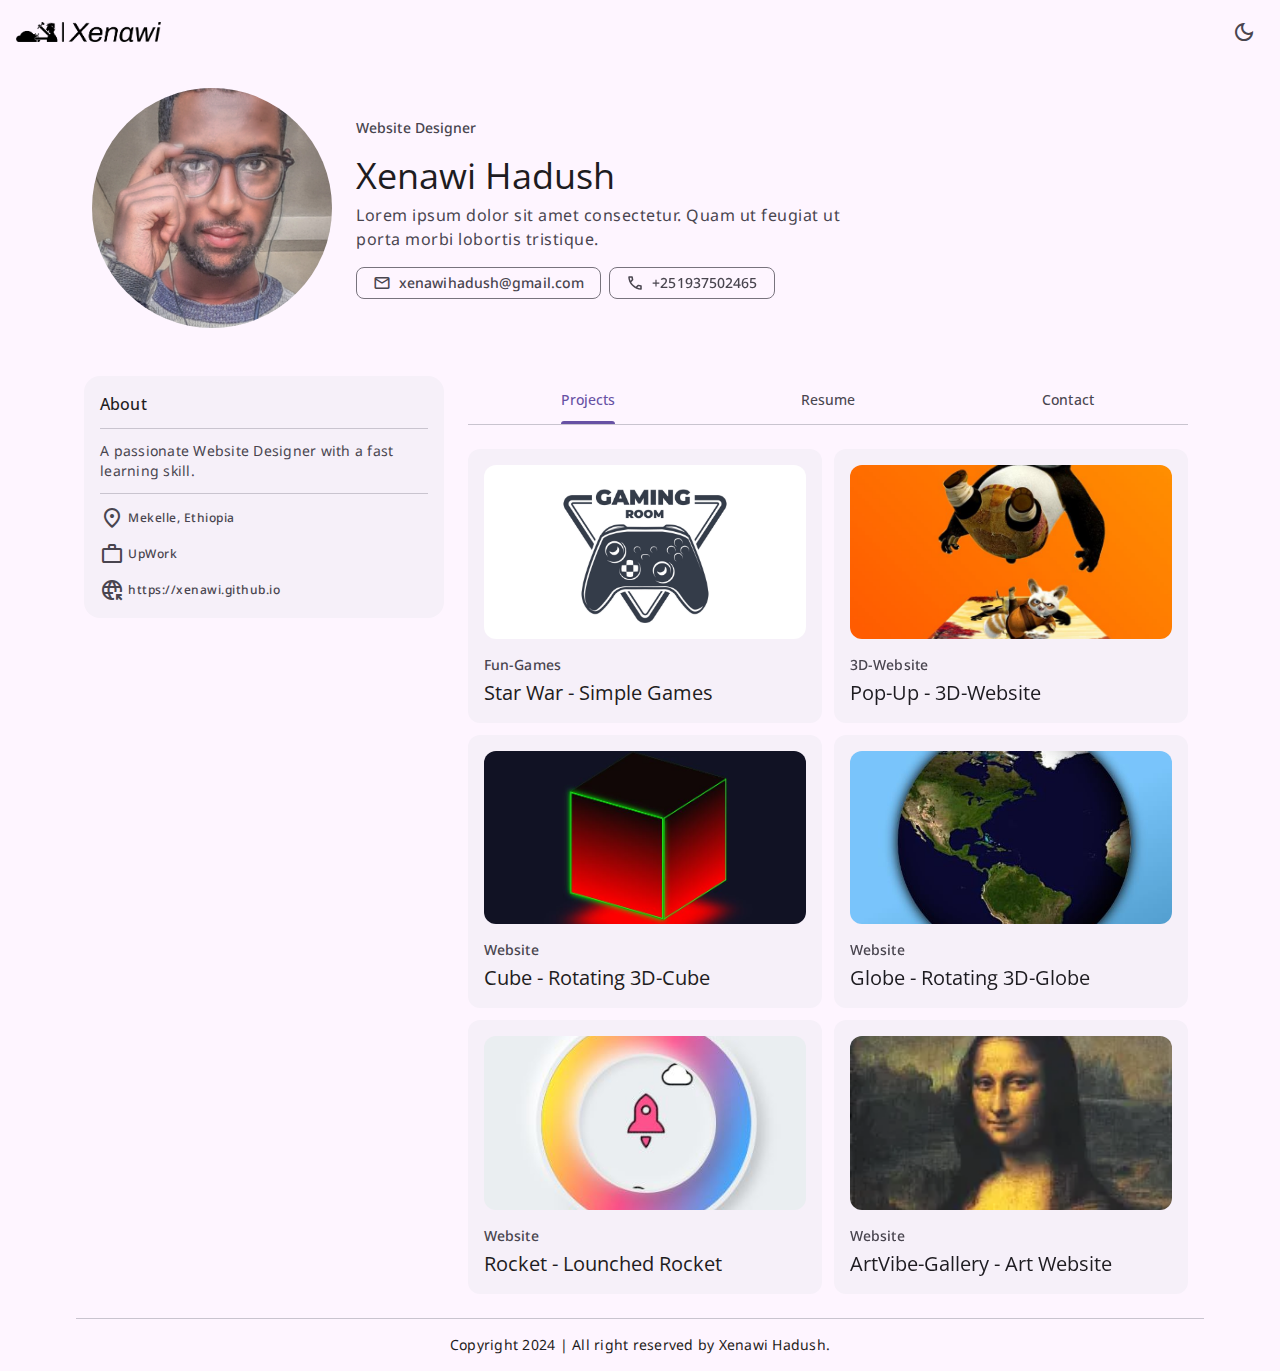
==== commit 3eeb2a8f: "Update index.html" ====
--- a/index.html
+++ b/index.html
@@ -122,7 +122,7 @@
                         <li class="list-item">
                             <span class="material-symbols-outlined" aria-hidden="true"> captive_portal </span>
 
-                            <a href="https://example.com" class="label-medium">https://www.xenawi.github.io</a>
+                            <a href="https://example.com" class="label-medium">https://xenawi.github.io</a>
                         
                         </li>
 
@@ -434,7 +434,7 @@
                                         <div class="info-content">
                                             <p class="label-small info-title">Address</p>
 
-                                            <a href="#" class="label-small info-text">Mekelle, Tigray, Ethiopia</a>
+                                            <a href="https://maps.app.goo.gl/V9JDwHybiAdgAxbi8" class="label-small info-text">Mekelle, Tigray, Ethiopia</a>
                                             
                                         </div>
 
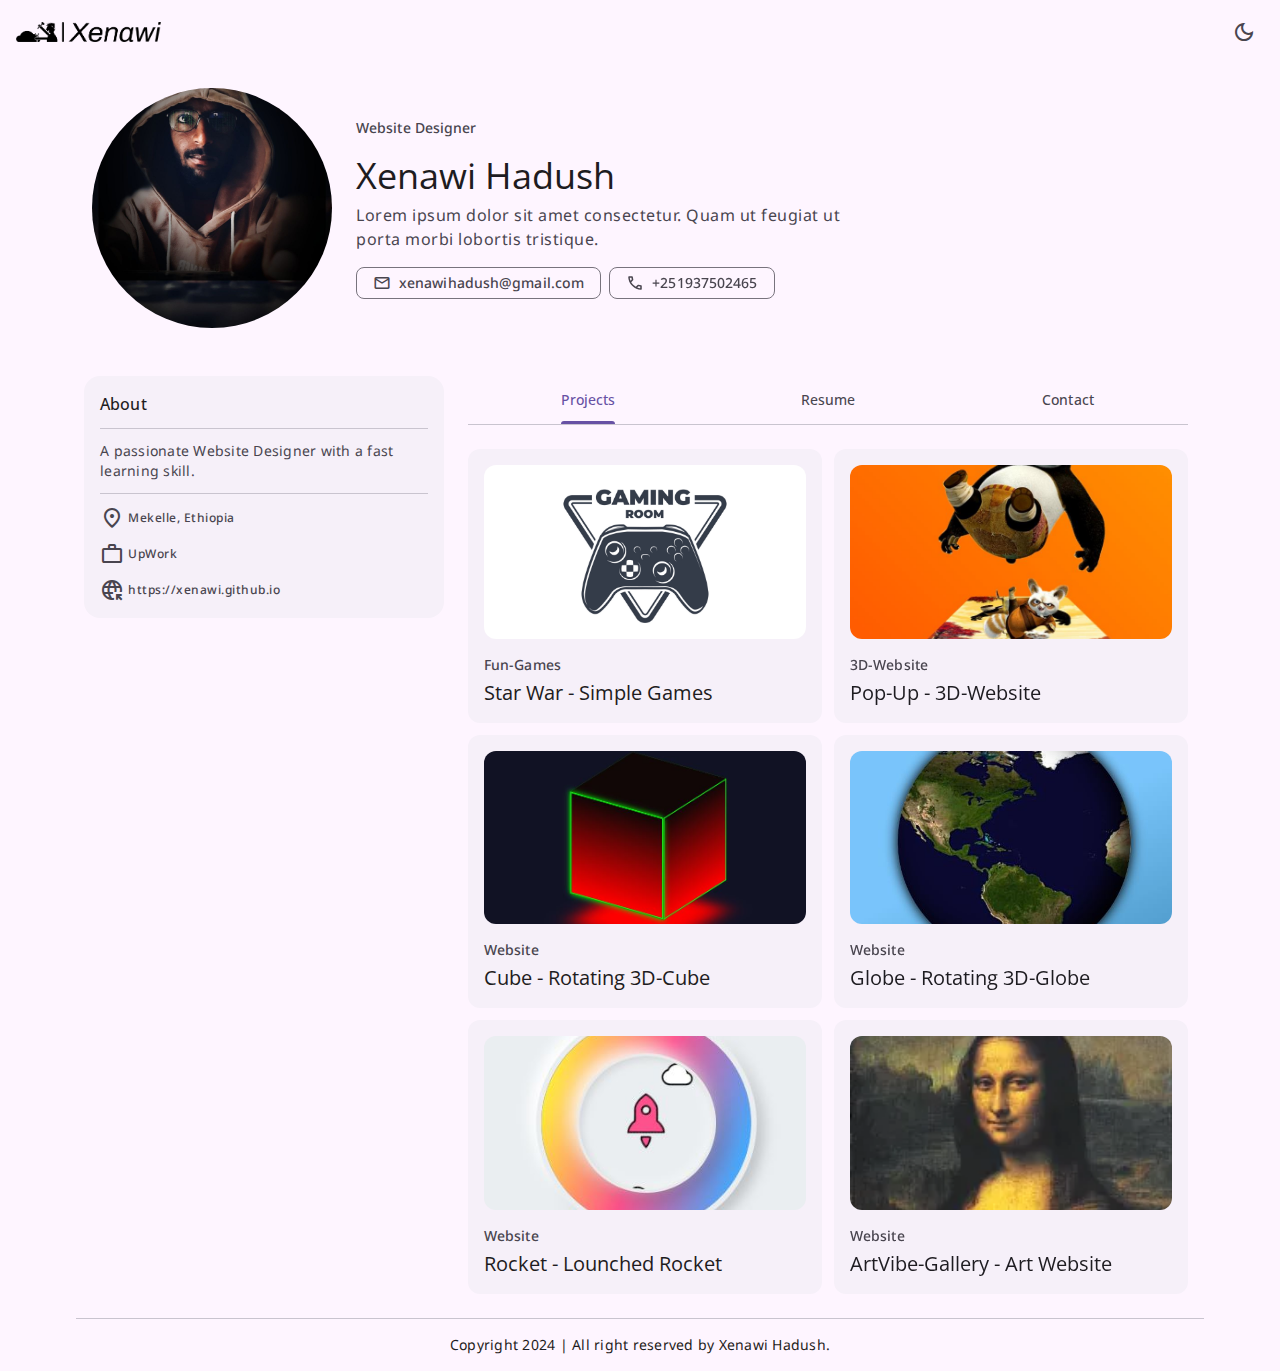
==== commit f2093859: "Update index.html" ====
--- a/index.html
+++ b/index.html
@@ -59,7 +59,7 @@
             <section class="section hero">
                 <div class="container">
                     <figure class="hero-banner img-holder" style="--width: 240; --height: 240;">
-                        <img src="./assets1/images/profile.jpg" alt="profile" width="240" height="240" class="img-cover">
+                        <img src="profile.jpg" alt="profile" width="240" height="240" class="img-cover">
                     </figure>
 
                     <div class="hero-content">
@@ -122,7 +122,7 @@
                         <li class="list-item">
                             <span class="material-symbols-outlined" aria-hidden="true"> captive_portal </span>
 
-                            <a href="https://example.com" class="label-medium">https://xenawi.github.io</a>
+                            <a href="https://xenawi.github.io" class="label-medium">https://xenawi.github.io</a>
                         
                         </li>
 
@@ -416,11 +416,10 @@
                                         </div>
                                         
                                         <div class="info-content">
-                                            <p class="label-small info-title">Contact Us</p>
+                                            <p class="label-small info-title">Contact Me</p>
 
                                             <a href="tel:+251937502465" class="label-small info-text">+251937502465</a>
-                                            
-                                            <a href="tel:+251937502465" class="label-small info-text">+251937502465</a>
+
                                         </div>
 
                                     </li>
